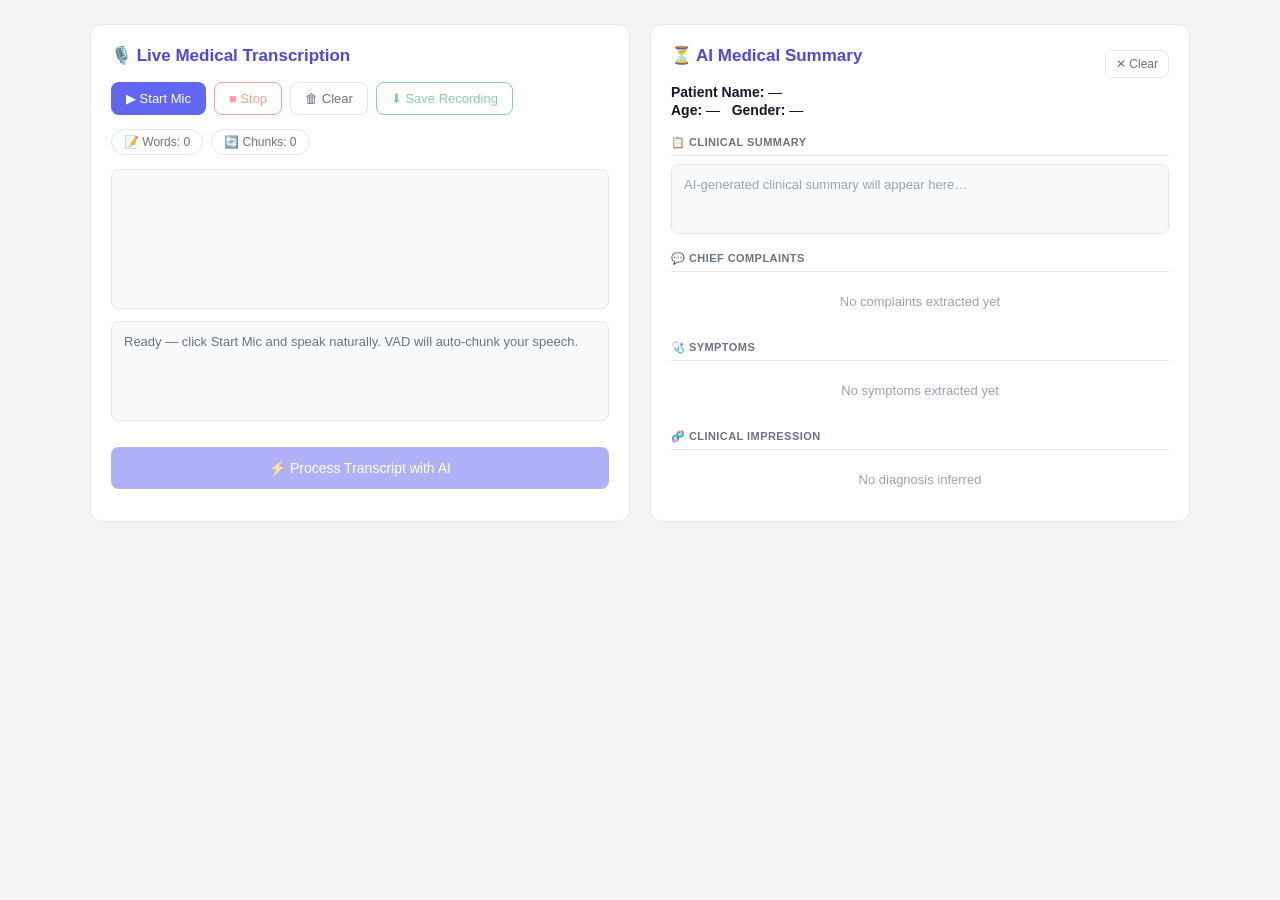
==== frontend/index.html @ 454a42f6 "Initial commit" ====
<!DOCTYPE html>
<html lang="en">
<head>
<meta charset="UTF-8" />
<meta name="viewport" content="width=device-width, initial-scale=1.0" />
<title>MedVoice — Live Medical Transcription</title>
<style>
  :root {
    --accent: #6366f1;
    --accent-dark: #4f46e5;
    --red: #ef4444;
    --green: #16a34a;
    --border: #e5e7eb;
    --bg-soft: #f9fafb;
    --text-primary: #111827;
    --text-secondary: #6b7280;
  }
  * { box-sizing: border-box; }
  body {
    margin: 0;
    font-family: -apple-system, BlinkMacSystemFont, "Segoe UI", Roboto, sans-serif;
    background: #f3f4f6;
    color: var(--text-primary);
    padding: 24px;
  }
  .layout {
    display: grid;
    grid-template-columns: 1fr 1fr;
    gap: 20px;
    max-width: 1100px;
    margin: 0 auto;
  }
  .panel {
    background: #fff;
    border: 1px solid var(--border);
    border-radius: 12px;
    padding: 20px;
  }
  .panel h2 {
    font-size: 17px;
    font-weight: 600;
    color: var(--accent-dark);
    margin: 0 0 16px;
    display: flex;
    align-items: center;
    gap: 8px;
  }
  .panel-header {
    display: flex;
    justify-content: space-between;
    align-items: center;
  }

  /* Buttons */
  .btn-row { display: flex; gap: 8px; flex-wrap: wrap; margin-bottom: 14px; }
  button {
    font-family: inherit;
    font-size: 13px;
    font-weight: 500;
    border-radius: 8px;
    padding: 8px 14px;
    cursor: pointer;
    border: 1px solid transparent;
    display: inline-flex;
    align-items: center;
    gap: 6px;
  }
  button:disabled { opacity: 0.5; cursor: not-allowed; }
  .btn-mic { background: var(--accent); color: #fff; }
  .btn-mic:hover:not(:disabled) { background: var(--accent-dark); }
  .btn-stop { background: #fff; color: var(--red); border-color: var(--red); }
  .btn-clear { background: #fff; color: var(--text-secondary); border-color: var(--border); }
  .btn-save { background: #fff; color: var(--green); border-color: var(--green); }
  .btn-outline { background: #fff; color: var(--text-secondary); border-color: var(--border); font-size: 12px; padding: 6px 10px; }
  .btn-process {
    width: 100%;
    background: var(--accent);
    color: #fff;
    padding: 12px;
    font-size: 14px;
    justify-content: center;
    margin-top: 14px;
  }
  .btn-process:hover:not(:disabled) { background: var(--accent-dark); }

  /* Stat pills */
  .stat-row { display: flex; gap: 8px; margin-bottom: 14px; }
  .stat-pill {
    border: 1px solid var(--border);
    border-radius: 999px;
    padding: 5px 12px;
    font-size: 12px;
    color: var(--text-secondary);
  }

  /* Transcript boxes */
  .box {
    background: var(--bg-soft);
    border: 1px solid var(--border);
    border-radius: 8px;
    padding: 12px;
    font-size: 13px;
    color: var(--text-secondary);
    min-height: 60px;
    margin-bottom: 12px;
  }
  .transcript-box {
    min-height: 140px;
    color: var(--text-primary);
    line-height: 1.6;
    white-space: pre-wrap;
  }
  .status-box { min-height: 100px; }

  /* Right panel fields */
  .field-label {
    font-size: 11px;
    font-weight: 600;
    letter-spacing: 0.04em;
    color: var(--text-secondary);
    text-transform: uppercase;
    margin: 18px 0 8px;
    padding-bottom: 6px;
    border-bottom: 1px solid var(--border);
  }
  .patient-line { font-size: 14px; margin: 2px 0; }
  .summary-box {
    background: var(--bg-soft);
    border: 1px solid var(--border);
    border-radius: 8px;
    padding: 12px;
    font-size: 13px;
    min-height: 70px;
    color: var(--text-primary);
  }
  .placeholder { color: #9ca3af; text-align: center; padding: 14px 0; font-size: 13px; }
  .tag-list { display: flex; flex-wrap: wrap; gap: 6px; }
  .tag {
    background: #eef2ff;
    color: var(--accent-dark);
    font-size: 12px;
    padding: 4px 10px;
    border-radius: 999px;
  }

  /* ------------------------------------------------------------------- */
  /* Responsive breakpoints                                              */
  /* ------------------------------------------------------------------- */

  /* Tablets / narrow windows: stack the two panels instead of squeezing */
  @media (max-width: 900px) {
    .layout {
      grid-template-columns: 1fr;
    }
    body {
      padding: 16px;
    }
  }

  /* Phones: full-width stacked buttons, wrapping pills, smaller headings */
  @media (max-width: 480px) {
    body {
      padding: 12px;
    }
    .panel {
      padding: 16px;
    }
    .panel h2 {
      font-size: 15px;
    }
    .btn-row {
      flex-direction: column;
      align-items: stretch;
    }
    button {
      justify-content: center;
      width: 100%;
    }
    .stat-row {
      flex-wrap: wrap;
    }
    .panel-header {
      flex-wrap: wrap;
      gap: 8px;
    }
    .patient-line {
      font-size: 13px;
    }
  }
</style>
</head>
<body>

<div class="layout">

  <!-- LEFT: Live transcription -->
  <div class="panel">
    <h2>🎙️ Live Medical Transcription</h2>

    <div class="btn-row">
      <button id="startBtn" class="btn-mic">▶ Start Mic</button>
      <button id="stopBtn" class="btn-stop" disabled>■ Stop</button>
      <button id="clearBtn" class="btn-clear">🗑 Clear</button>
      <button id="saveBtn" class="btn-save" disabled>⬇ Save Recording</button>
    </div>

    <div class="stat-row">
      <span class="stat-pill" id="wordCount">📝 Words: 0</span>
      <span class="stat-pill" id="chunkCount">🔄 Chunks: 0</span>
    </div>

    <div class="box transcript-box" id="transcriptBox"></div>

    <div class="box status-box" id="statusBox">
      Ready — click Start Mic and speak naturally. VAD will auto-chunk your speech.
    </div>

    <button id="processBtn" class="btn-process" disabled>⚡ Process Transcript with AI</button>
  </div>

  <!-- RIGHT: AI summary -->
  <div class="panel">
    <div class="panel-header">
      <h2>⏳ AI Medical Summary</h2>
      <button id="summaryClearBtn" class="btn-outline">✕ Clear</button>
    </div>

    <div class="patient-line"><strong>Patient Name:</strong> <span id="patientName">—</span></div>
    <div class="patient-line"><strong>Age:</strong> <span id="patientAge">—</span> &nbsp; <strong>Gender:</strong> <span id="patientGender">—</span></div>

    <div class="field-label">📋 Clinical summary</div>
    <div class="summary-box" id="clinicalSummary">
      <span class="placeholder" style="text-align:left;padding:0;">AI-generated clinical summary will appear here…</span>
    </div>

    <div class="field-label">💬 Chief complaints</div>
    <div id="chiefComplaints"><div class="placeholder">No complaints extracted yet</div></div>

    <div class="field-label">🩺 Symptoms</div>
    <div id="symptoms"><div class="placeholder">No symptoms extracted yet</div></div>

    <div class="field-label">🧬 Clinical impression</div>
    <div id="clinicalImpression"><div class="placeholder">No diagnosis inferred</div></div>
  </div>

</div>

<script>
// ---------------------------------------------------------------------------
// Config
// ---------------------------------------------------------------------------
const WS_URL = "ws://localhost:8000/ws/transcribe";
const ANALYZE_URL = "http://localhost:8000/api/analyze";

// ---------------------------------------------------------------------------
// State
// ---------------------------------------------------------------------------
let fullTranscript = "";
let chunkCount = 0;

// ---------------------------------------------------------------------------
// Elements
// ---------------------------------------------------------------------------
const startBtn = document.getElementById("startBtn");
const stopBtn = document.getElementById("stopBtn");
const clearBtn = document.getElementById("clearBtn");
const saveBtn = document.getElementById("saveBtn");
const processBtn = document.getElementById("processBtn");
const transcriptBox = document.getElementById("transcriptBox");
const statusBox = document.getElementById("statusBox");
const wordCountEl = document.getElementById("wordCount");
const chunkCountEl = document.getElementById("chunkCount");

// ---------------------------------------------------------------------------
// UI helpers
// ---------------------------------------------------------------------------
function setStatus(text) {
  statusBox.textContent = text;
}

function updateCounts() {
  const words = fullTranscript.trim().split(/\s+/).filter(Boolean).length;
  wordCountEl.textContent = `📝 Words: ${words}`;
  chunkCountEl.textContent = `🔄 Chunks: ${chunkCount}`;
}

function appendTranscript(text) {
  fullTranscript += (fullTranscript ? " " : "") + text;
  transcriptBox.textContent = fullTranscript;
  chunkCount++;
  updateCounts();
  processBtn.disabled = fullTranscript.trim().length === 0;
}

const saveBtnEl = document.getElementById("saveBtn");
const processBtnEl = document.getElementById("processBtn");
const summaryClearBtn = document.getElementById("summaryClearBtn");

const patientNameEl = document.getElementById("patientName");
const patientAgeEl = document.getElementById("patientAge");
const patientGenderEl = document.getElementById("patientGender");
const clinicalSummaryEl = document.getElementById("clinicalSummary");
const chiefComplaintsEl = document.getElementById("chiefComplaints");
const symptomsEl = document.getElementById("symptoms");
const clinicalImpressionEl = document.getElementById("clinicalImpression");

// ---------------------------------------------------------------------------
// Mic / VAD / WebSocket state
// ---------------------------------------------------------------------------
let mediaStream = null;
let mediaRecorder = null;
let audioContext = null;
let analyser = null;
let vadRafId = null;
let ws = null;

let currentChunkParts = [];   // MediaRecorder dataavailable parts for the in-progress chunk
let allRecordedBlobs = [];    // every finalized chunk, kept for "Save Recording"
let isSpeaking = false;
let silenceStartedAt = null;

const SILENCE_THRESHOLD = 0.02;   // RMS amplitude below this = silence
const SILENCE_DURATION_MS = 700;  // how long silence must persist to end a chunk
const MIN_CHUNK_MS = 400;         // ignore chunks shorter than this (noise blips)
let chunkStartedAt = null;

// ---------------------------------------------------------------------------
// 1 & 2. Start mic + VAD auto-chunking
// ---------------------------------------------------------------------------
async function startMic() {
  try {
    mediaStream = await navigator.mediaDevices.getUserMedia({ audio: true });
  } catch (err) {
    setStatus("Could not access microphone: " + err.message);
    return;
  }

  startBtn.disabled = true;
  stopBtn.disabled = false;
  setStatus("Listening — speak naturally. Pauses will auto-chunk your speech.");

  connectWebSocket();

  audioContext = new (window.AudioContext || window.webkitAudioContext)();
  const source = audioContext.createMediaStreamSource(mediaStream);
  analyser = audioContext.createAnalyser();
  analyser.fftSize = 2048;
  source.connect(analyser);

  startNewRecorderSegment();
  runVadLoop();
}

function startNewRecorderSegment() {
  currentChunkParts = [];
  chunkStartedAt = Date.now();
  mediaRecorder = new MediaRecorder(mediaStream, { mimeType: "audio/webm;codecs=opus" });

  mediaRecorder.ondataavailable = (e) => {
    if (e.data && e.data.size > 0) currentChunkParts.push(e.data);
  };

  mediaRecorder.start();
}

function runVadLoop() {
  const buffer = new Uint8Array(analyser.fftSize);

  function tick() {
    analyser.getByteTimeDomainData(buffer);

    // RMS amplitude of the current audio frame (0 = silence, ~1 = loud)
    let sumSquares = 0;
    for (let i = 0; i < buffer.length; i++) {
      const normalized = (buffer[i] - 128) / 128;
      sumSquares += normalized * normalized;
    }
    const rms = Math.sqrt(sumSquares / buffer.length);

    if (rms > SILENCE_THRESHOLD) {
      isSpeaking = true;
      silenceStartedAt = null;
    } else if (isSpeaking) {
      if (silenceStartedAt === null) silenceStartedAt = Date.now();
      const silenceElapsed = Date.now() - silenceStartedAt;
      const chunkElapsed = Date.now() - chunkStartedAt;

      if (silenceElapsed >= SILENCE_DURATION_MS && chunkElapsed >= MIN_CHUNK_MS) {
        finalizeChunk();
        isSpeaking = false;
        silenceStartedAt = null;
      }
    }

    vadRafId = requestAnimationFrame(tick);
  }

  tick();
}

function finalizeChunk() {
  if (!mediaRecorder || mediaRecorder.state !== "recording") return;

  mediaRecorder.onstop = () => {
    const blob = new Blob(currentChunkParts, { type: "audio/webm" });
    if (blob.size > 0) {
      allRecordedBlobs.push(blob);
      sendChunkToServer(blob);
      saveBtn.disabled = false;
    }
    // Immediately start the next segment so we don't miss speech
    if (mediaStream && mediaStream.active) startNewRecorderSegment();
  };

  mediaRecorder.stop();
}

// ---------------------------------------------------------------------------
// 3. WebSocket streaming
// ---------------------------------------------------------------------------
function connectWebSocket() {
  ws = new WebSocket(WS_URL);

  ws.onopen = () => console.log("WebSocket connected");

  ws.onmessage = (event) => {
    try {
      const data = JSON.parse(event.data);
      if (data.text) {
        appendTranscript(data.text);
        setStatus("Listening — speak naturally. Pauses will auto-chunk your speech.");
      }
    } catch (err) {
      console.error("Bad message from server:", event.data);
    }
  };

  ws.onerror = () => setStatus("WebSocket error — is the backend running on localhost:8000?");

  ws.onclose = () => console.log("WebSocket closed");
}

function sendChunkToServer(blob) {
  if (ws && ws.readyState === WebSocket.OPEN) {
    setStatus("Transcribing last chunk...");
    blob.arrayBuffer().then((buf) => ws.send(buf));
  }
}

// ---------------------------------------------------------------------------
// 4. Stop button
// ---------------------------------------------------------------------------
function stopMic() {
  if (vadRafId) cancelAnimationFrame(vadRafId);
  vadRafId = null;

  // Flush whatever's currently being recorded as a final chunk
  if (mediaRecorder && mediaRecorder.state === "recording") {
    mediaRecorder.onstop = () => {
      const blob = new Blob(currentChunkParts, { type: "audio/webm" });
      if (blob.size > 0) {
        allRecordedBlobs.push(blob);
        sendChunkToServer(blob);
        saveBtn.disabled = false;
      }
    };
    mediaRecorder.stop();
  }

  if (mediaStream) {
    mediaStream.getTracks().forEach((t) => t.stop());
    mediaStream = null;
  }
  if (audioContext) {
    audioContext.close();
    audioContext = null;
  }
  if (ws) {
    ws.close();
    ws = null;
  }

  isSpeaking = false;
  silenceStartedAt = null;

  startBtn.disabled = false;
  stopBtn.disabled = true;
  setStatus("Stopped. Click Start Mic to resume, or Process Transcript with AI when ready.");
}

// ---------------------------------------------------------------------------
// 5. Clear button
// ---------------------------------------------------------------------------
function clearAll() {
  fullTranscript = "";
  chunkCount = 0;
  allRecordedBlobs = [];
  transcriptBox.textContent = "";
  updateCounts();
  setStatus("Ready — click Start Mic and speak naturally. VAD will auto-chunk your speech.");
  processBtn.disabled = true;
  saveBtn.disabled = true;
}

// ---------------------------------------------------------------------------
// 6. Save Recording
// ---------------------------------------------------------------------------
function saveRecording() {
  if (allRecordedBlobs.length === 0) return;
  const fullBlob = new Blob(allRecordedBlobs, { type: "audio/webm" });
  const url = URL.createObjectURL(fullBlob);
  const a = document.createElement("a");
  a.href = url;
  a.download = `recording-${Date.now()}.webm`;
  document.body.appendChild(a);
  a.click();
  document.body.removeChild(a);
  URL.revokeObjectURL(url);
}

// ---------------------------------------------------------------------------
// 7. Process Transcript with AI
// ---------------------------------------------------------------------------
async function processTranscript() {
  const transcript = fullTranscript.trim();
  if (!transcript) return;

  processBtn.disabled = true;
  processBtn.textContent = "⏳ Analyzing...";

  try {
    const res = await fetch(ANALYZE_URL, {
      method: "POST",
      headers: { "Content-Type": "application/json" },
      body: JSON.stringify({ transcript }),
    });
    const data = await res.json();

    if (data.error) {
      setStatus("AI analysis error: " + data.error);
      return;
    }

    renderSummary(data);
    setStatus("Summary generated.");
  } catch (err) {
    setStatus("Could not reach the backend at " + ANALYZE_URL + ". Is it running?");
  } finally {
    processBtn.disabled = false;
    processBtn.textContent = "⚡ Process Transcript with AI";
  }
}

function renderSummary(data) {
  patientNameEl.textContent = data.patient_name || "—";
  patientAgeEl.textContent = data.age || "—";
  patientGenderEl.textContent = data.gender || "—";

  clinicalSummaryEl.innerHTML = data.clinical_summary
    ? data.clinical_summary
    : '<span class="placeholder" style="text-align:left;padding:0;">AI-generated clinical summary will appear here…</span>';

  chiefComplaintsEl.innerHTML = renderTags(data.chief_complaints, "No complaints extracted yet");
  symptomsEl.innerHTML = renderTags(data.symptoms, "No symptoms extracted yet");

  clinicalImpressionEl.innerHTML = data.clinical_impression
    ? `<div class="summary-box">${data.clinical_impression}</div>`
    : '<div class="placeholder">No diagnosis inferred</div>';
}

function renderTags(items, emptyText) {
  if (!items || items.length === 0) {
    return `<div class="placeholder">${emptyText}</div>`;
  }
  const tags = items.map((item) => `<span class="tag">${item}</span>`).join("");
  return `<div class="tag-list">${tags}</div>`;
}

// ---------------------------------------------------------------------------
// 8. Summary Clear button
// ---------------------------------------------------------------------------
function clearSummary() {
  renderSummary({});
}

// ---------------------------------------------------------------------------
// Wire up events
// ---------------------------------------------------------------------------
startBtn.addEventListener("click", startMic);
stopBtn.addEventListener("click", stopMic);
clearBtn.addEventListener("click", clearAll);
saveBtn.addEventListener("click", saveRecording);
processBtn.addEventListener("click", processTranscript);
summaryClearBtn.addEventListener("click", clearSummary);
</script>

</body>
</html>
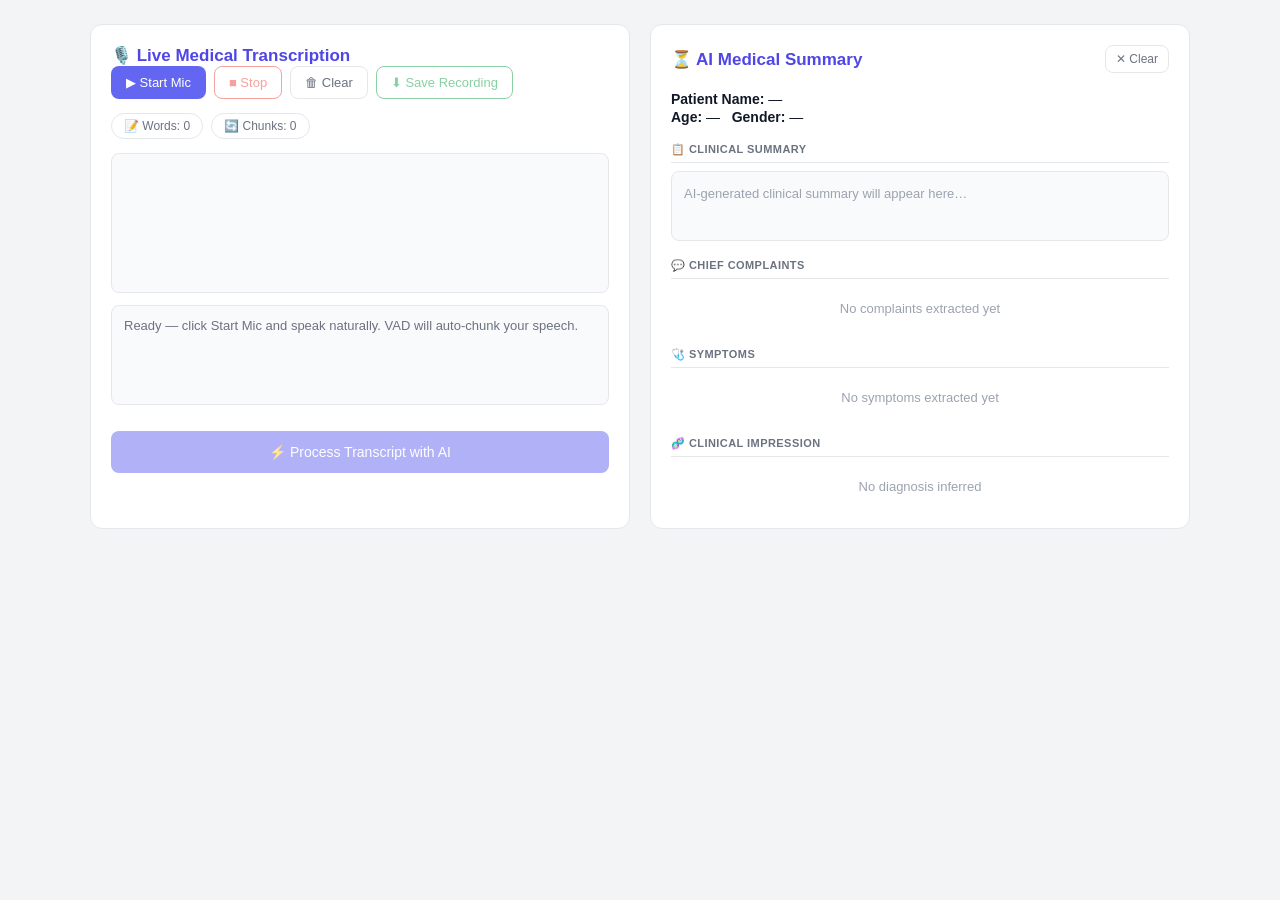
==== commit b903be84: "updated frontend files" ====
--- a/frontend/index.html
+++ b/frontend/index.html
@@ -1,598 +1,63 @@
-<!DOCTYPE html>
+﻿<!DOCTYPE html>
 <html lang="en">
 <head>
-<meta charset="UTF-8" />
-<meta name="viewport" content="width=device-width, initial-scale=1.0" />
-<title>MedVoice — Live Medical Transcription</title>
-<style>
-  :root {
-    --accent: #6366f1;
-    --accent-dark: #4f46e5;
-    --red: #ef4444;
-    --green: #16a34a;
-    --border: #e5e7eb;
-    --bg-soft: #f9fafb;
-    --text-primary: #111827;
-    --text-secondary: #6b7280;
-  }
-  * { box-sizing: border-box; }
-  body {
-    margin: 0;
-    font-family: -apple-system, BlinkMacSystemFont, "Segoe UI", Roboto, sans-serif;
-    background: #f3f4f6;
-    color: var(--text-primary);
-    padding: 24px;
-  }
-  .layout {
-    display: grid;
-    grid-template-columns: 1fr 1fr;
-    gap: 20px;
-    max-width: 1100px;
-    margin: 0 auto;
-  }
-  .panel {
-    background: #fff;
-    border: 1px solid var(--border);
-    border-radius: 12px;
-    padding: 20px;
-  }
-  .panel h2 {
-    font-size: 17px;
-    font-weight: 600;
-    color: var(--accent-dark);
-    margin: 0 0 16px;
-    display: flex;
-    align-items: center;
-    gap: 8px;
-  }
-  .panel-header {
-    display: flex;
-    justify-content: space-between;
-    align-items: center;
-  }
-
-  /* Buttons */
-  .btn-row { display: flex; gap: 8px; flex-wrap: wrap; margin-bottom: 14px; }
-  button {
-    font-family: inherit;
-    font-size: 13px;
-    font-weight: 500;
-    border-radius: 8px;
-    padding: 8px 14px;
-    cursor: pointer;
-    border: 1px solid transparent;
-    display: inline-flex;
-    align-items: center;
-    gap: 6px;
-  }
-  button:disabled { opacity: 0.5; cursor: not-allowed; }
-  .btn-mic { background: var(--accent); color: #fff; }
-  .btn-mic:hover:not(:disabled) { background: var(--accent-dark); }
-  .btn-stop { background: #fff; color: var(--red); border-color: var(--red); }
-  .btn-clear { background: #fff; color: var(--text-secondary); border-color: var(--border); }
-  .btn-save { background: #fff; color: var(--green); border-color: var(--green); }
-  .btn-outline { background: #fff; color: var(--text-secondary); border-color: var(--border); font-size: 12px; padding: 6px 10px; }
-  .btn-process {
-    width: 100%;
-    background: var(--accent);
-    color: #fff;
-    padding: 12px;
-    font-size: 14px;
-    justify-content: center;
-    margin-top: 14px;
-  }
-  .btn-process:hover:not(:disabled) { background: var(--accent-dark); }
-
-  /* Stat pills */
-  .stat-row { display: flex; gap: 8px; margin-bottom: 14px; }
-  .stat-pill {
-    border: 1px solid var(--border);
-    border-radius: 999px;
-    padding: 5px 12px;
-    font-size: 12px;
-    color: var(--text-secondary);
-  }
-
-  /* Transcript boxes */
-  .box {
-    background: var(--bg-soft);
-    border: 1px solid var(--border);
-    border-radius: 8px;
-    padding: 12px;
-    font-size: 13px;
-    color: var(--text-secondary);
-    min-height: 60px;
-    margin-bottom: 12px;
-  }
-  .transcript-box {
-    min-height: 140px;
-    color: var(--text-primary);
-    line-height: 1.6;
-    white-space: pre-wrap;
-  }
-  .status-box { min-height: 100px; }
-
-  /* Right panel fields */
-  .field-label {
-    font-size: 11px;
-    font-weight: 600;
-    letter-spacing: 0.04em;
-    color: var(--text-secondary);
-    text-transform: uppercase;
-    margin: 18px 0 8px;
-    padding-bottom: 6px;
-    border-bottom: 1px solid var(--border);
-  }
-  .patient-line { font-size: 14px; margin: 2px 0; }
-  .summary-box {
-    background: var(--bg-soft);
-    border: 1px solid var(--border);
-    border-radius: 8px;
-    padding: 12px;
-    font-size: 13px;
-    min-height: 70px;
-    color: var(--text-primary);
-  }
-  .placeholder { color: #9ca3af; text-align: center; padding: 14px 0; font-size: 13px; }
-  .tag-list { display: flex; flex-wrap: wrap; gap: 6px; }
-  .tag {
-    background: #eef2ff;
-    color: var(--accent-dark);
-    font-size: 12px;
-    padding: 4px 10px;
-    border-radius: 999px;
-  }
-
-  /* ------------------------------------------------------------------- */
-  /* Responsive breakpoints                                              */
-  /* ------------------------------------------------------------------- */
-
-  /* Tablets / narrow windows: stack the two panels instead of squeezing */
-  @media (max-width: 900px) {
-    .layout {
-      grid-template-columns: 1fr;
-    }
-    body {
-      padding: 16px;
-    }
-  }
-
-  /* Phones: full-width stacked buttons, wrapping pills, smaller headings */
-  @media (max-width: 480px) {
-    body {
-      padding: 12px;
-    }
-    .panel {
-      padding: 16px;
-    }
-    .panel h2 {
-      font-size: 15px;
-    }
-    .btn-row {
-      flex-direction: column;
-      align-items: stretch;
-    }
-    button {
-      justify-content: center;
-      width: 100%;
-    }
-    .stat-row {
-      flex-wrap: wrap;
-    }
-    .panel-header {
-      flex-wrap: wrap;
-      gap: 8px;
-    }
-    .patient-line {
-      font-size: 13px;
-    }
-  }
-</style>
+  <meta charset="UTF-8" />
+  <meta name="viewport" content="width=device-width, initial-scale=1.0" />
+  <title>MedVoice — Live Medical Transcription</title>
+  <link rel="stylesheet" href="css/style.css" />
 </head>
 <body>
+  <main class="layout">
+    <section class="panel" aria-labelledby="transcription-title">
+      <header>
+        <h2 id="transcription-title">🎙️ Live Medical Transcription</h2>
+      </header>
 
-<div class="layout">
+      <div class="btn-row">
+        <button id="startBtn" class="btn-mic">▶ Start Mic</button>
+        <button id="stopBtn" class="btn-stop" disabled>■ Stop</button>
+        <button id="clearBtn" class="btn-clear">🗑 Clear</button>
+        <button id="saveBtn" class="btn-save" disabled>⬇ Save Recording</button>
+      </div>
 
-  <!-- LEFT: Live transcription -->
-  <div class="panel">
-    <h2>🎙️ Live Medical Transcription</h2>
+      <div class="stat-row" aria-live="polite">
+        <span class="stat-pill" id="wordCount">📝 Words: 0</span>
+        <span class="stat-pill" id="chunkCount">🔄 Chunks: 0</span>
+      </div>
 
-    <div class="btn-row">
-      <button id="startBtn" class="btn-mic">▶ Start Mic</button>
-      <button id="stopBtn" class="btn-stop" disabled>■ Stop</button>
-      <button id="clearBtn" class="btn-clear">🗑 Clear</button>
-      <button id="saveBtn" class="btn-save" disabled>⬇ Save Recording</button>
-    </div>
+      <div class="box transcript-box" id="transcriptBox"></div>
+      <div class="box status-box" id="statusBox" aria-live="polite">
+        Ready — click Start Mic and speak naturally. VAD will auto-chunk your speech.
+      </div>
 
-    <div class="stat-row">
-      <span class="stat-pill" id="wordCount">📝 Words: 0</span>
-      <span class="stat-pill" id="chunkCount">🔄 Chunks: 0</span>
-    </div>
+      <button id="processBtn" class="btn-process" disabled>⚡ Process Transcript with AI</button>
+    </section>
 
-    <div class="box transcript-box" id="transcriptBox"></div>
+    <aside class="panel" aria-labelledby="summary-title">
+      <div class="panel-header">
+        <h2 id="summary-title">⏳ AI Medical Summary</h2>
+        <button id="summaryClearBtn" class="btn-outline">✕ Clear</button>
+      </div>
 
-    <div class="box status-box" id="statusBox">
-      Ready — click Start Mic and speak naturally. VAD will auto-chunk your speech.
-    </div>
+      <div class="patient-line"><strong>Patient Name:</strong> <span id="patientName">—</span></div>
+      <div class="patient-line"><strong>Age:</strong> <span id="patientAge">—</span> &nbsp; <strong>Gender:</strong> <span id="patientGender">—</span></div>
 
-    <button id="processBtn" class="btn-process" disabled>⚡ Process Transcript with AI</button>
-  </div>
+      <div class="field-label">📋 Clinical summary</div>
+      <div class="summary-box" id="clinicalSummary">
+        <span class="placeholder">AI-generated clinical summary will appear here…</span>
+      </div>
 
-  <!-- RIGHT: AI summary -->
-  <div class="panel">
-    <div class="panel-header">
-      <h2>⏳ AI Medical Summary</h2>
-      <button id="summaryClearBtn" class="btn-outline">✕ Clear</button>
-    </div>
+      <div class="field-label">💬 Chief complaints</div>
+      <div id="chiefComplaints"><div class="placeholder">No complaints extracted yet</div></div>
 
-    <div class="patient-line"><strong>Patient Name:</strong> <span id="patientName">—</span></div>
-    <div class="patient-line"><strong>Age:</strong> <span id="patientAge">—</span> &nbsp; <strong>Gender:</strong> <span id="patientGender">—</span></div>
+      <div class="field-label">🩺 Symptoms</div>
+      <div id="symptoms"><div class="placeholder">No symptoms extracted yet</div></div>
 
-    <div class="field-label">📋 Clinical summary</div>
-    <div class="summary-box" id="clinicalSummary">
-      <span class="placeholder" style="text-align:left;padding:0;">AI-generated clinical summary will appear here…</span>
-    </div>
+      <div class="field-label">🧬 Clinical impression</div>
+      <div id="clinicalImpression"><div class="placeholder">No diagnosis inferred</div></div>
+    </aside>
+  </main>
 
-    <div class="field-label">💬 Chief complaints</div>
-    <div id="chiefComplaints"><div class="placeholder">No complaints extracted yet</div></div>
-
-    <div class="field-label">🩺 Symptoms</div>
-    <div id="symptoms"><div class="placeholder">No symptoms extracted yet</div></div>
-
-    <div class="field-label">🧬 Clinical impression</div>
-    <div id="clinicalImpression"><div class="placeholder">No diagnosis inferred</div></div>
-  </div>
-
-</div>
-
-<script>
-// ---------------------------------------------------------------------------
-// Config
-// ---------------------------------------------------------------------------
-const WS_URL = "ws://localhost:8000/ws/transcribe";
-const ANALYZE_URL = "http://localhost:8000/api/analyze";
-
-// ---------------------------------------------------------------------------
-// State
-// ---------------------------------------------------------------------------
-let fullTranscript = "";
-let chunkCount = 0;
-
-// ---------------------------------------------------------------------------
-// Elements
-// ---------------------------------------------------------------------------
-const startBtn = document.getElementById("startBtn");
-const stopBtn = document.getElementById("stopBtn");
-const clearBtn = document.getElementById("clearBtn");
-const saveBtn = document.getElementById("saveBtn");
-const processBtn = document.getElementById("processBtn");
-const transcriptBox = document.getElementById("transcriptBox");
-const statusBox = document.getElementById("statusBox");
-const wordCountEl = document.getElementById("wordCount");
-const chunkCountEl = document.getElementById("chunkCount");
-
-// ---------------------------------------------------------------------------
-// UI helpers
-// ---------------------------------------------------------------------------
-function setStatus(text) {
-  statusBox.textContent = text;
-}
-
-function updateCounts() {
-  const words = fullTranscript.trim().split(/\s+/).filter(Boolean).length;
-  wordCountEl.textContent = `📝 Words: ${words}`;
-  chunkCountEl.textContent = `🔄 Chunks: ${chunkCount}`;
-}
-
-function appendTranscript(text) {
-  fullTranscript += (fullTranscript ? " " : "") + text;
-  transcriptBox.textContent = fullTranscript;
-  chunkCount++;
-  updateCounts();
-  processBtn.disabled = fullTranscript.trim().length === 0;
-}
-
-const saveBtnEl = document.getElementById("saveBtn");
-const processBtnEl = document.getElementById("processBtn");
-const summaryClearBtn = document.getElementById("summaryClearBtn");
-
-const patientNameEl = document.getElementById("patientName");
-const patientAgeEl = document.getElementById("patientAge");
-const patientGenderEl = document.getElementById("patientGender");
-const clinicalSummaryEl = document.getElementById("clinicalSummary");
-const chiefComplaintsEl = document.getElementById("chiefComplaints");
-const symptomsEl = document.getElementById("symptoms");
-const clinicalImpressionEl = document.getElementById("clinicalImpression");
-
-// ---------------------------------------------------------------------------
-// Mic / VAD / WebSocket state
-// ---------------------------------------------------------------------------
-let mediaStream = null;
-let mediaRecorder = null;
-let audioContext = null;
-let analyser = null;
-let vadRafId = null;
-let ws = null;
-
-let currentChunkParts = [];   // MediaRecorder dataavailable parts for the in-progress chunk
-let allRecordedBlobs = [];    // every finalized chunk, kept for "Save Recording"
-let isSpeaking = false;
-let silenceStartedAt = null;
-
-const SILENCE_THRESHOLD = 0.02;   // RMS amplitude below this = silence
-const SILENCE_DURATION_MS = 700;  // how long silence must persist to end a chunk
-const MIN_CHUNK_MS = 400;         // ignore chunks shorter than this (noise blips)
-let chunkStartedAt = null;
-
-// ---------------------------------------------------------------------------
-// 1 & 2. Start mic + VAD auto-chunking
-// ---------------------------------------------------------------------------
-async function startMic() {
-  try {
-    mediaStream = await navigator.mediaDevices.getUserMedia({ audio: true });
-  } catch (err) {
-    setStatus("Could not access microphone: " + err.message);
-    return;
-  }
-
-  startBtn.disabled = true;
-  stopBtn.disabled = false;
-  setStatus("Listening — speak naturally. Pauses will auto-chunk your speech.");
-
-  connectWebSocket();
-
-  audioContext = new (window.AudioContext || window.webkitAudioContext)();
-  const source = audioContext.createMediaStreamSource(mediaStream);
-  analyser = audioContext.createAnalyser();
-  analyser.fftSize = 2048;
-  source.connect(analyser);
-
-  startNewRecorderSegment();
-  runVadLoop();
-}
-
-function startNewRecorderSegment() {
-  currentChunkParts = [];
-  chunkStartedAt = Date.now();
-  mediaRecorder = new MediaRecorder(mediaStream, { mimeType: "audio/webm;codecs=opus" });
-
-  mediaRecorder.ondataavailable = (e) => {
-    if (e.data && e.data.size > 0) currentChunkParts.push(e.data);
-  };
-
-  mediaRecorder.start();
-}
-
-function runVadLoop() {
-  const buffer = new Uint8Array(analyser.fftSize);
-
-  function tick() {
-    analyser.getByteTimeDomainData(buffer);
-
-    // RMS amplitude of the current audio frame (0 = silence, ~1 = loud)
-    let sumSquares = 0;
-    for (let i = 0; i < buffer.length; i++) {
-      const normalized = (buffer[i] - 128) / 128;
-      sumSquares += normalized * normalized;
-    }
-    const rms = Math.sqrt(sumSquares / buffer.length);
-
-    if (rms > SILENCE_THRESHOLD) {
-      isSpeaking = true;
-      silenceStartedAt = null;
-    } else if (isSpeaking) {
-      if (silenceStartedAt === null) silenceStartedAt = Date.now();
-      const silenceElapsed = Date.now() - silenceStartedAt;
-      const chunkElapsed = Date.now() - chunkStartedAt;
-
-      if (silenceElapsed >= SILENCE_DURATION_MS && chunkElapsed >= MIN_CHUNK_MS) {
-        finalizeChunk();
-        isSpeaking = false;
-        silenceStartedAt = null;
-      }
-    }
-
-    vadRafId = requestAnimationFrame(tick);
-  }
-
-  tick();
-}
-
-function finalizeChunk() {
-  if (!mediaRecorder || mediaRecorder.state !== "recording") return;
-
-  mediaRecorder.onstop = () => {
-    const blob = new Blob(currentChunkParts, { type: "audio/webm" });
-    if (blob.size > 0) {
-      allRecordedBlobs.push(blob);
-      sendChunkToServer(blob);
-      saveBtn.disabled = false;
-    }
-    // Immediately start the next segment so we don't miss speech
-    if (mediaStream && mediaStream.active) startNewRecorderSegment();
-  };
-
-  mediaRecorder.stop();
-}
-
-// ---------------------------------------------------------------------------
-// 3. WebSocket streaming
-// ---------------------------------------------------------------------------
-function connectWebSocket() {
-  ws = new WebSocket(WS_URL);
-
-  ws.onopen = () => console.log("WebSocket connected");
-
-  ws.onmessage = (event) => {
-    try {
-      const data = JSON.parse(event.data);
-      if (data.text) {
-        appendTranscript(data.text);
-        setStatus("Listening — speak naturally. Pauses will auto-chunk your speech.");
-      }
-    } catch (err) {
-      console.error("Bad message from server:", event.data);
-    }
-  };
-
-  ws.onerror = () => setStatus("WebSocket error — is the backend running on localhost:8000?");
-
-  ws.onclose = () => console.log("WebSocket closed");
-}
-
-function sendChunkToServer(blob) {
-  if (ws && ws.readyState === WebSocket.OPEN) {
-    setStatus("Transcribing last chunk...");
-    blob.arrayBuffer().then((buf) => ws.send(buf));
-  }
-}
-
-// ---------------------------------------------------------------------------
-// 4. Stop button
-// ---------------------------------------------------------------------------
-function stopMic() {
-  if (vadRafId) cancelAnimationFrame(vadRafId);
-  vadRafId = null;
-
-  // Flush whatever's currently being recorded as a final chunk
-  if (mediaRecorder && mediaRecorder.state === "recording") {
-    mediaRecorder.onstop = () => {
-      const blob = new Blob(currentChunkParts, { type: "audio/webm" });
-      if (blob.size > 0) {
-        allRecordedBlobs.push(blob);
-        sendChunkToServer(blob);
-        saveBtn.disabled = false;
-      }
-    };
-    mediaRecorder.stop();
-  }
-
-  if (mediaStream) {
-    mediaStream.getTracks().forEach((t) => t.stop());
-    mediaStream = null;
-  }
-  if (audioContext) {
-    audioContext.close();
-    audioContext = null;
-  }
-  if (ws) {
-    ws.close();
-    ws = null;
-  }
-
-  isSpeaking = false;
-  silenceStartedAt = null;
-
-  startBtn.disabled = false;
-  stopBtn.disabled = true;
-  setStatus("Stopped. Click Start Mic to resume, or Process Transcript with AI when ready.");
-}
-
-// ---------------------------------------------------------------------------
-// 5. Clear button
-// ---------------------------------------------------------------------------
-function clearAll() {
-  fullTranscript = "";
-  chunkCount = 0;
-  allRecordedBlobs = [];
-  transcriptBox.textContent = "";
-  updateCounts();
-  setStatus("Ready — click Start Mic and speak naturally. VAD will auto-chunk your speech.");
-  processBtn.disabled = true;
-  saveBtn.disabled = true;
-}
-
-// ---------------------------------------------------------------------------
-// 6. Save Recording
-// ---------------------------------------------------------------------------
-function saveRecording() {
-  if (allRecordedBlobs.length === 0) return;
-  const fullBlob = new Blob(allRecordedBlobs, { type: "audio/webm" });
-  const url = URL.createObjectURL(fullBlob);
-  const a = document.createElement("a");
-  a.href = url;
-  a.download = `recording-${Date.now()}.webm`;
-  document.body.appendChild(a);
-  a.click();
-  document.body.removeChild(a);
-  URL.revokeObjectURL(url);
-}
-
-// ---------------------------------------------------------------------------
-// 7. Process Transcript with AI
-// ---------------------------------------------------------------------------
-async function processTranscript() {
-  const transcript = fullTranscript.trim();
-  if (!transcript) return;
-
-  processBtn.disabled = true;
-  processBtn.textContent = "⏳ Analyzing...";
-
-  try {
-    const res = await fetch(ANALYZE_URL, {
-      method: "POST",
-      headers: { "Content-Type": "application/json" },
-      body: JSON.stringify({ transcript }),
-    });
-    const data = await res.json();
-
-    if (data.error) {
-      setStatus("AI analysis error: " + data.error);
-      return;
-    }
-
-    renderSummary(data);
-    setStatus("Summary generated.");
-  } catch (err) {
-    setStatus("Could not reach the backend at " + ANALYZE_URL + ". Is it running?");
-  } finally {
-    processBtn.disabled = false;
-    processBtn.textContent = "⚡ Process Transcript with AI";
-  }
-}
-
-function renderSummary(data) {
-  patientNameEl.textContent = data.patient_name || "—";
-  patientAgeEl.textContent = data.age || "—";
-  patientGenderEl.textContent = data.gender || "—";
-
-  clinicalSummaryEl.innerHTML = data.clinical_summary
-    ? data.clinical_summary
-    : '<span class="placeholder" style="text-align:left;padding:0;">AI-generated clinical summary will appear here…</span>';
-
-  chiefComplaintsEl.innerHTML = renderTags(data.chief_complaints, "No complaints extracted yet");
-  symptomsEl.innerHTML = renderTags(data.symptoms, "No symptoms extracted yet");
-
-  clinicalImpressionEl.innerHTML = data.clinical_impression
-    ? `<div class="summary-box">${data.clinical_impression}</div>`
-    : '<div class="placeholder">No diagnosis inferred</div>';
-}
-
-function renderTags(items, emptyText) {
-  if (!items || items.length === 0) {
-    return `<div class="placeholder">${emptyText}</div>`;
-  }
-  const tags = items.map((item) => `<span class="tag">${item}</span>`).join("");
-  return `<div class="tag-list">${tags}</div>`;
-}
-
-// ---------------------------------------------------------------------------
-// 8. Summary Clear button
-// ---------------------------------------------------------------------------
-function clearSummary() {
-  renderSummary({});
-}
-
-// ---------------------------------------------------------------------------
-// Wire up events
-// ---------------------------------------------------------------------------
-startBtn.addEventListener("click", startMic);
-stopBtn.addEventListener("click", stopMic);
-clearBtn.addEventListener("click", clearAll);
-saveBtn.addEventListener("click", saveRecording);
-processBtn.addEventListener("click", processTranscript);
-summaryClearBtn.addEventListener("click", clearSummary);
-</script>
-
+  <script type="module" src="js/app.js"></script>
 </body>
-</html>+</html>
--- a/frontend/css/style.css
+++ b/frontend/css/style.css
@@ -0,0 +1,266 @@
+/* frontend/css/style.css
+   Global stylesheet for MedVoice live transcription interface.
+   Keeps layout, button styles, panel visuals, and responsive breakpoints.
+*/
+:root {
+  --accent: #6366f1;
+  --accent-dark: #4f46e5;
+  --red: #ef4444;
+  --green: #16a34a;
+  --border: #e5e7eb;
+  --bg-soft: #f9fafb;
+  --text-primary: #111827;
+  --text-secondary: #6b7280;
+}
+
+* {
+  box-sizing: border-box;
+}
+
+html {
+  font-family: -apple-system, BlinkMacSystemFont, "Segoe UI", Roboto, sans-serif;
+  background: #f3f4f6;
+  color: var(--text-primary);
+}
+
+body {
+  margin: 0;
+  padding: 24px;
+}
+
+.layout {
+  display: grid;
+  grid-template-columns: 1fr 1fr;
+  gap: 20px;
+  max-width: 1100px;
+  margin: 0 auto;
+}
+
+.panel {
+  background: #fff;
+  border: 1px solid var(--border);
+  border-radius: 12px;
+  padding: 20px;
+}
+
+.panel-header {
+  display: flex;
+  justify-content: space-between;
+  align-items: center;
+  gap: 12px;
+  margin-bottom: 18px;
+}
+
+.panel h2 {
+  font-size: 17px;
+  font-weight: 600;
+  color: var(--accent-dark);
+  margin: 0;
+  display: flex;
+  align-items: center;
+  gap: 8px;
+}
+
+.btn-row {
+  display: flex;
+  gap: 8px;
+  flex-wrap: wrap;
+  margin-bottom: 14px;
+}
+
+button {
+  font-family: inherit;
+  font-size: 13px;
+  font-weight: 500;
+  border-radius: 8px;
+  padding: 8px 14px;
+  cursor: pointer;
+  border: 1px solid transparent;
+  display: inline-flex;
+  align-items: center;
+  gap: 6px;
+  transition: background-color 0.2s ease, border-color 0.2s ease, color 0.2s ease;
+}
+
+button:disabled {
+  opacity: 0.5;
+  cursor: not-allowed;
+}
+
+.btn-mic {
+  background: var(--accent);
+  color: #fff;
+}
+
+.btn-mic:hover:not(:disabled) {
+  background: var(--accent-dark);
+}
+
+.btn-stop {
+  background: #fff;
+  color: var(--red);
+  border-color: var(--red);
+}
+
+.btn-clear,
+.btn-save,
+.btn-outline {
+  background: #fff;
+  color: var(--text-secondary);
+  border-color: var(--border);
+}
+
+.btn-save {
+  color: var(--green);
+  border-color: var(--green);
+}
+
+.btn-outline {
+  font-size: 12px;
+  padding: 6px 10px;
+}
+
+.btn-process {
+  width: 100%;
+  background: var(--accent);
+  color: #fff;
+  padding: 12px;
+  font-size: 14px;
+  justify-content: center;
+  margin-top: 14px;
+}
+
+.btn-process:hover:not(:disabled) {
+  background: var(--accent-dark);
+}
+
+.stat-row {
+  display: flex;
+  gap: 8px;
+  margin-bottom: 14px;
+}
+
+.stat-pill {
+  border: 1px solid var(--border);
+  border-radius: 999px;
+  padding: 5px 12px;
+  font-size: 12px;
+  color: var(--text-secondary);
+}
+
+.box {
+  background: var(--bg-soft);
+  border: 1px solid var(--border);
+  border-radius: 8px;
+  padding: 12px;
+  font-size: 13px;
+  color: var(--text-secondary);
+  min-height: 60px;
+  margin-bottom: 12px;
+}
+
+.transcript-box {
+  min-height: 140px;
+  color: var(--text-primary);
+  line-height: 1.6;
+  white-space: pre-wrap;
+}
+
+.status-box {
+  min-height: 100px;
+}
+
+.field-label {
+  font-size: 11px;
+  font-weight: 600;
+  letter-spacing: 0.04em;
+  color: var(--text-secondary);
+  text-transform: uppercase;
+  margin: 18px 0 8px;
+  padding-bottom: 6px;
+  border-bottom: 1px solid var(--border);
+}
+
+.patient-line {
+  font-size: 14px;
+  margin: 2px 0;
+}
+
+.summary-box {
+  background: var(--bg-soft);
+  border: 1px solid var(--border);
+  border-radius: 8px;
+  padding: 12px;
+  font-size: 13px;
+  min-height: 70px;
+  color: var(--text-primary);
+  line-height: 1.6;
+}
+
+.placeholder {
+  color: #9ca3af;
+  text-align: center;
+  padding: 14px 0;
+  font-size: 13px;
+}
+
+.tag-list {
+  display: flex;
+  flex-wrap: wrap;
+  gap: 6px;
+}
+
+.tag {
+  background: #eef2ff;
+  color: var(--accent-dark);
+  font-size: 12px;
+  padding: 4px 10px;
+  border-radius: 999px;
+}
+
+@media (max-width: 900px) {
+  .layout {
+    grid-template-columns: 1fr;
+  }
+
+  body {
+    padding: 16px;
+  }
+}
+
+@media (max-width: 480px) {
+  body {
+    padding: 12px;
+  }
+
+  .panel {
+    padding: 16px;
+  }
+
+  .panel h2 {
+    font-size: 15px;
+  }
+
+  .btn-row {
+    flex-direction: column;
+    align-items: stretch;
+  }
+
+  button {
+    justify-content: center;
+    width: 100%;
+  }
+
+  .stat-row {
+    flex-wrap: wrap;
+  }
+
+  .panel-header {
+    flex-wrap: wrap;
+    gap: 8px;
+  }
+
+  .patient-line {
+    font-size: 13px;
+  }
+}
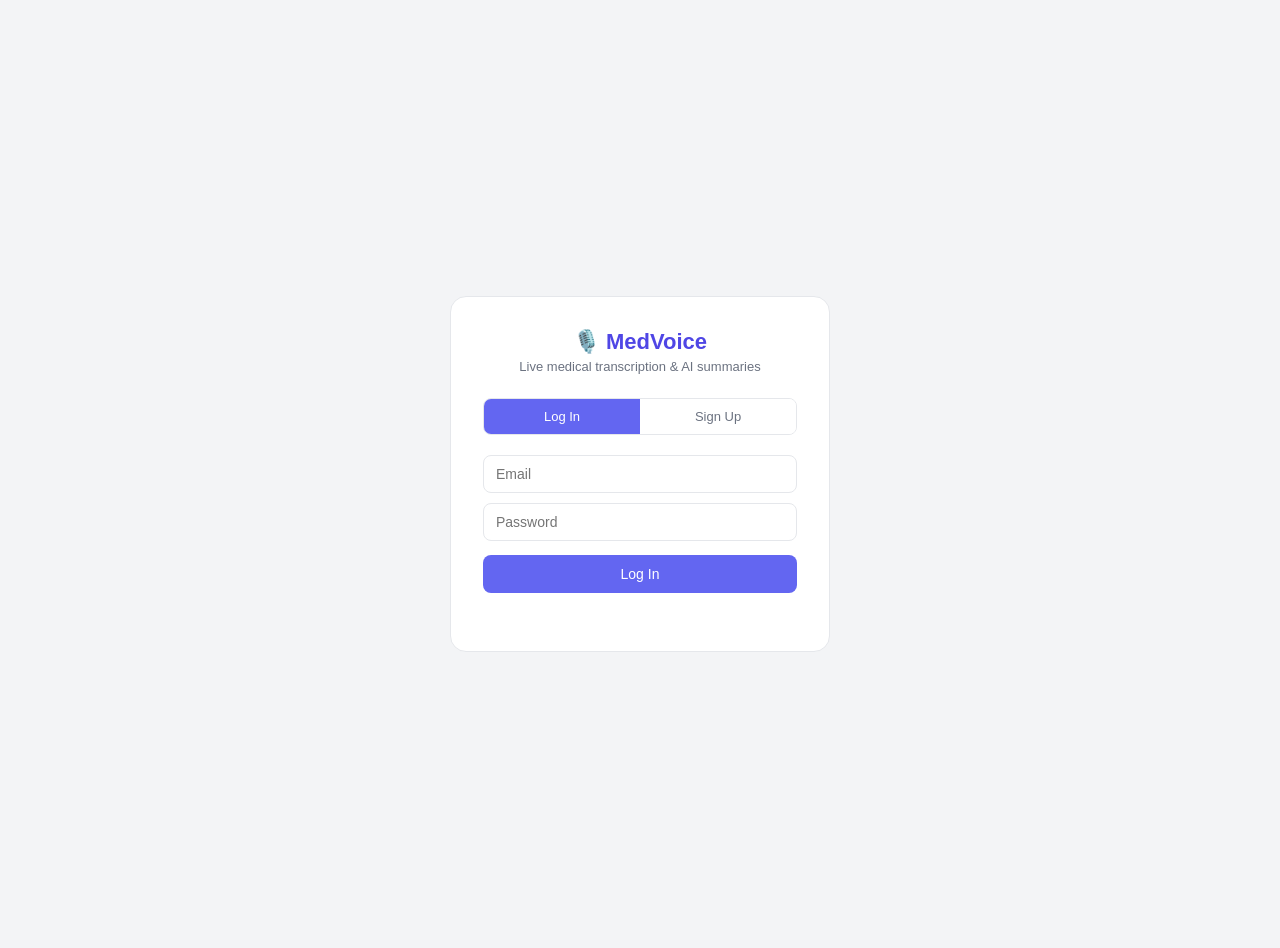
==== commit b667c340: "Authentication feature upgrade" ====
--- a/frontend/index.html
+++ b/frontend/index.html
@@ -7,7 +7,46 @@
   <link rel="stylesheet" href="css/style.css" />
 </head>
 <body>
-  <main class="layout">
+
+  <!-- AUTH SCREEN: shown when no valid token exists -->
+  <section id="authScreen" class="auth-screen">
+    <div class="auth-card">
+      <h1 class="auth-title">🎙️ MedVoice</h1>
+      <p class="auth-subtitle">Live medical transcription &amp; AI summaries</p>
+
+      <div class="auth-tabs">
+        <button id="loginTabBtn" class="auth-tab active" type="button">Log In</button>
+        <button id="signupTabBtn" class="auth-tab" type="button">Sign Up</button>
+      </div>
+
+      <form id="loginForm" class="auth-form">
+        <input type="email" id="loginEmail" placeholder="Email" required autocomplete="email" />
+        <input type="password" id="loginPassword" placeholder="Password" required autocomplete="current-password" />
+        <button type="submit" class="btn-auth-submit">Log In</button>
+        <div class="auth-error" id="loginError"></div>
+      </form>
+
+      <form id="signupForm" class="auth-form" style="display:none;">
+        <input type="email" id="signupEmail" placeholder="Email" required autocomplete="email" />
+        <input type="password" id="signupPassword" placeholder="Password (min 8 characters)" required autocomplete="new-password" />
+        <button type="submit" class="btn-auth-submit">Sign Up</button>
+        <div class="auth-error" id="signupError"></div>
+      </form>
+    </div>
+  </section>
+
+  <!-- APP SCREEN: shown once a valid token exists -->
+  <div id="appScreen" class="app-screen">
+    <header class="app-header">
+      <span class="app-header-title">🎙️ MedVoice</span>
+      <div class="app-header-right">
+        <span id="userEmailLabel" class="app-header-email"></span>
+        <a href="history.html" class="btn-outline">📜 History</a>
+        <button id="logoutBtn" class="btn-outline">Log Out</button>
+      </div>
+    </header>
+
+    <main class="layout">
     <section class="panel" aria-labelledby="transcription-title">
       <header>
         <h2 id="transcription-title">🎙️ Live Medical Transcription</h2>
@@ -57,7 +96,8 @@
       <div id="clinicalImpression"><div class="placeholder">No diagnosis inferred</div></div>
     </aside>
   </main>
+  </div>
 
   <script type="module" src="js/app.js"></script>
 </body>
-</html>
+</html>
--- a/frontend/css/style.css
+++ b/frontend/css/style.css
@@ -264,3 +264,228 @@
     font-size: 13px;
   }
 }
+
+/* ------------------------------------------------------------------- */
+/* Auth screen (login / signup)                                        */
+/* ------------------------------------------------------------------- */
+
+.auth-screen {
+  min-height: 100vh;
+  display: flex;
+  align-items: center;
+  justify-content: center;
+  padding: 24px;
+}
+
+.auth-card {
+  background: #fff;
+  border: 1px solid var(--border);
+  border-radius: 16px;
+  padding: 32px;
+  width: 100%;
+  max-width: 380px;
+  text-align: center;
+}
+
+.auth-title {
+  font-size: 22px;
+  margin: 0 0 4px;
+  color: var(--accent-dark);
+}
+
+.auth-subtitle {
+  font-size: 13px;
+  color: var(--text-secondary);
+  margin: 0 0 24px;
+}
+
+.auth-tabs {
+  display: flex;
+  border: 1px solid var(--border);
+  border-radius: 8px;
+  overflow: hidden;
+  margin-bottom: 20px;
+}
+
+.auth-tab {
+  flex: 1;
+  background: #fff;
+  border: none;
+  border-radius: 0;
+  padding: 10px;
+  font-size: 13px;
+  color: var(--text-secondary);
+  justify-content: center;
+}
+
+.auth-tab.active {
+  background: var(--accent);
+  color: #fff;
+}
+
+.auth-form {
+  display: flex;
+  flex-direction: column;
+  gap: 10px;
+  text-align: left;
+}
+
+.auth-form input {
+  font-family: inherit;
+  font-size: 14px;
+  padding: 10px 12px;
+  border: 1px solid var(--border);
+  border-radius: 8px;
+  outline: none;
+}
+
+.auth-form input:focus {
+  border-color: var(--accent);
+}
+
+.btn-auth-submit {
+  background: var(--accent);
+  color: #fff;
+  padding: 10px;
+  font-size: 14px;
+  justify-content: center;
+  margin-top: 4px;
+}
+
+.btn-auth-submit:hover:not(:disabled) {
+  background: var(--accent-dark);
+}
+
+.auth-error {
+  color: var(--red);
+  font-size: 12px;
+  min-height: 16px;
+}
+
+/* ------------------------------------------------------------------- */
+/* App screen wrapper + header                                         */
+/* ------------------------------------------------------------------- */
+
+.app-screen {
+  display: none; /* shown via JS once a valid token exists */
+}
+
+.app-header {
+  max-width: 1100px;
+  margin: 0 auto 20px;
+  padding: 14px 20px;
+  background: #fff;
+  border: 1px solid var(--border);
+  border-radius: 12px;
+  display: flex;
+  align-items: center;
+  justify-content: space-between;
+  flex-wrap: wrap;
+  gap: 10px;
+}
+
+.app-header-title {
+  font-size: 16px;
+  font-weight: 600;
+  color: var(--accent-dark);
+}
+
+.app-header-right {
+  display: flex;
+  align-items: center;
+  gap: 8px;
+  flex-wrap: wrap;
+}
+
+.app-header-email {
+  font-size: 12px;
+  color: var(--text-secondary);
+  margin-right: 4px;
+}
+
+.app-header-right a.btn-outline {
+  text-decoration: none;
+  font-size: 12px;
+  padding: 6px 10px;
+  border-radius: 8px;
+  border: 1px solid var(--border);
+  color: var(--text-secondary);
+  display: inline-flex;
+  align-items: center;
+}
+/* ------------------------------------------------------------------- */
+/* History page — record list + selection state                       */
+/* ------------------------------------------------------------------- */
+
+.record-list {
+  display: flex;
+  flex-direction: column;
+  gap: 8px;
+  max-height: 560px;
+  overflow-y: auto;
+}
+
+.record-item {
+  display: flex;
+  justify-content: space-between;
+  align-items: flex-start;
+  gap: 10px;
+  background: var(--bg-soft);
+  border: 1px solid var(--border);
+  border-radius: 8px;
+  padding: 12px 14px;
+  cursor: pointer;
+  transition: border-color 0.15s ease, background-color 0.15s ease;
+}
+
+.record-item:hover {
+  border-color: var(--accent);
+}
+
+.record-item.selected {
+  border-color: var(--accent);
+  background: #eef2ff;
+}
+
+.record-item-main {
+  min-width: 0;
+}
+
+.record-item-name {
+  font-weight: 600;
+  font-size: 14px;
+  color: var(--text-primary);
+}
+
+.record-item-meta {
+  font-size: 12px;
+  color: var(--text-secondary);
+  margin: 2px 0;
+}
+
+.record-item-impression {
+  font-size: 12px;
+  color: var(--text-secondary);
+  white-space: nowrap;
+  overflow: hidden;
+  text-overflow: ellipsis;
+  max-width: 320px;
+}
+
+.record-item-date {
+  font-size: 11px;
+  color: var(--text-secondary);
+  white-space: nowrap;
+  flex-shrink: 0;
+}
+
+@media (max-width: 480px) {
+  .record-item {
+    flex-direction: column;
+    gap: 4px;
+  }
+
+  .record-item-impression {
+    max-width: 100%;
+  }
+}
